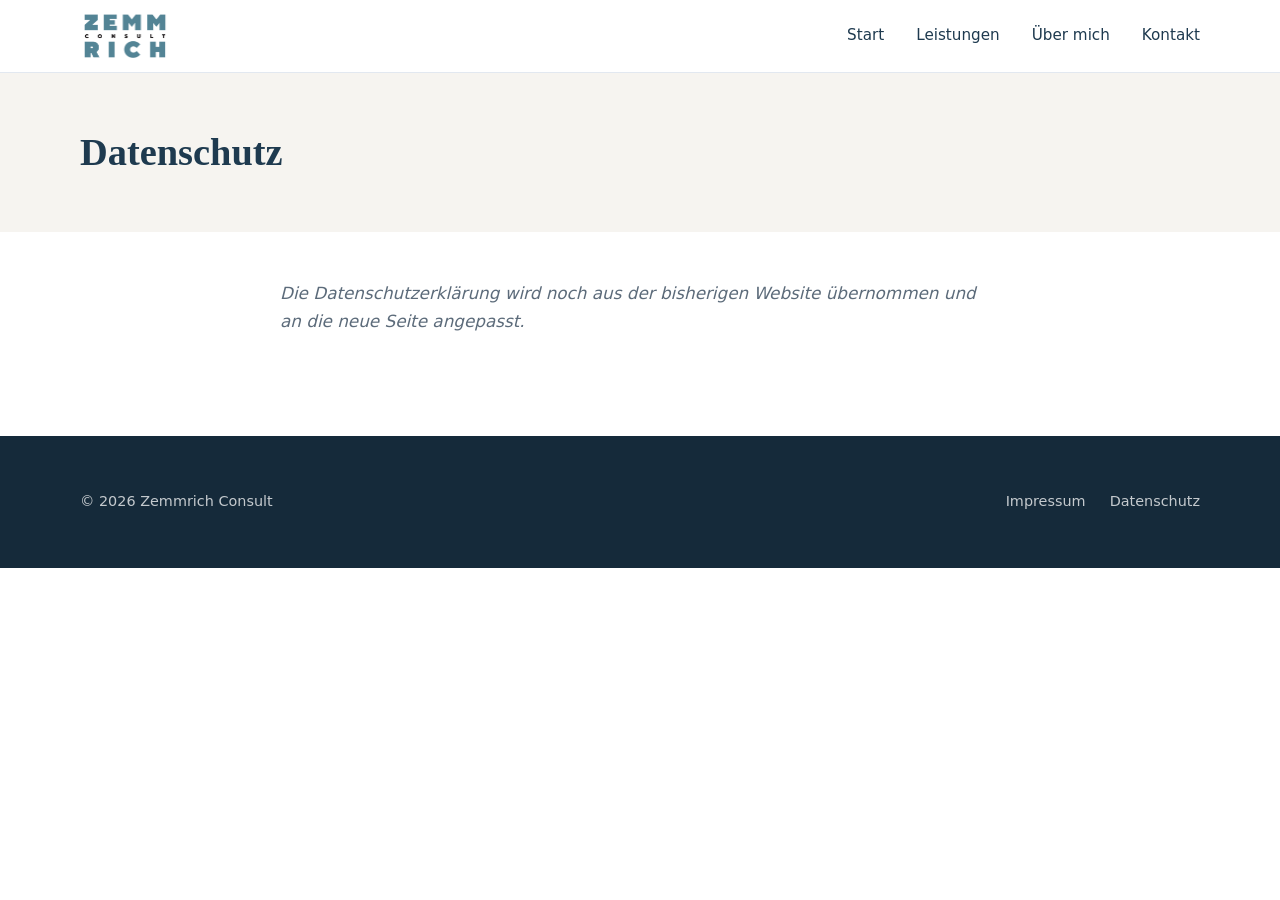
==== datenschutz.html @ 038dda1b "initial commit" ====
<!DOCTYPE html>
<html lang="de">
<head>
  <meta charset="UTF-8">
  <meta name="viewport" content="width=device-width, initial-scale=1.0">
  <title>Datenschutz – ZEMMRICH Consult</title>
  <link rel="icon" href="assets/zemmrich_logo_bez.jpg" type="image/jpeg">
  <link rel="stylesheet" href="css/style.css">
</head>
<body>
  <header class="site-header">
    <div class="container header-inner">
      <a href="index.html" class="logo-link" aria-label="ZEMMRICH Consult Startseite">
        <img src="assets/zemmrich_logo_bez.jpg" alt="ZEMMRICH Consult">
      </a>
      <button class="nav-toggle" aria-label="Menü öffnen" aria-expanded="false">
        <span></span><span></span><span></span>
      </button>
      <nav class="main-nav" aria-label="Hauptnavigation">
        <a href="index.html">Start</a>
        <a href="index.html#leistungen">Leistungen</a>
        <a href="ueber-mich.html">Über mich</a>
        <a href="kontakt.html">Kontakt</a>
      </nav>
    </div>
  </header>

  <main>
    <section class="page-hero">
      <div class="container">
        <h1>Datenschutz</h1>
      </div>
    </section>

    <section class="page-content container">
      <p class="contact-placeholder">
        Die Datenschutzerklärung wird noch aus der bisherigen Website übernommen und
        an die neue Seite angepasst.
      </p>
    </section>
  </main>

  <footer class="site-footer">
    <div class="container footer-inner">
      <p>© 2026 Zemmrich Consult</p>
      <nav class="footer-nav" aria-label="Fußnavigation">
        <a href="impressum.html">Impressum</a>
        <a href="datenschutz.html">Datenschutz</a>
      </nav>
    </div>
  </footer>

  <script src="js/main.js"></script>
</body>
</html>
---- css/style.css ----
:root {
  --color-navy: #1e3a4f;
  --color-navy-dark: #152a3a;
  --color-green: #3d7a5f;
  --color-green-light: #4f9b78;
  --color-sand: #f6f4f0;
  --color-white: #ffffff;
  --color-text: #2c3e50;
  --color-muted: #5c6b7a;
  --color-border: #e2e8f0;
  --font-serif: Georgia, "Times New Roman", serif;
  --font-sans: system-ui, -apple-system, "Segoe UI", Roboto, sans-serif;
  --shadow-sm: 0 2px 8px rgba(30, 58, 79, 0.06);
  --shadow-md: 0 8px 30px rgba(30, 58, 79, 0.1);
  --radius: 12px;
  --max-width: 1120px;
  --header-height: 72px;
}

*,
*::before,
*::after {
  box-sizing: border-box;
}

html {
  scroll-behavior: smooth;
}

body {
  margin: 0;
  font-family: var(--font-sans);
  font-size: 1.05rem;
  line-height: 1.65;
  color: var(--color-text);
  background: var(--color-white);
}

img {
  max-width: 100%;
  height: auto;
  display: block;
}

a {
  color: var(--color-green);
  text-decoration: none;
  transition: color 0.2s ease;
}

a:hover {
  color: var(--color-green-light);
}

.container {
  width: min(100% - 2rem, var(--max-width));
  margin-inline: auto;
}

/* Header */
.site-header {
  position: sticky;
  top: 0;
  z-index: 100;
  background: rgba(255, 255, 255, 0.95);
  backdrop-filter: blur(10px);
  border-bottom: 1px solid var(--color-border);
}

.header-inner {
  display: flex;
  align-items: center;
  justify-content: space-between;
  min-height: var(--header-height);
  gap: 1.5rem;
}

.logo-link {
  display: flex;
  align-items: center;
  flex-shrink: 0;
}

.logo-link img,
.logo-link svg {
  height: 52px;
  width: auto;
  max-width: 220px;
  object-fit: contain;
}

.main-nav {
  display: flex;
  align-items: center;
  gap: 2rem;
}

.main-nav a {
  color: var(--color-navy);
  font-size: 0.95rem;
  font-weight: 500;
}

.main-nav a:hover,
.main-nav a.active {
  color: var(--color-green);
}

.nav-toggle {
  display: none;
  background: none;
  border: none;
  cursor: pointer;
  padding: 0.5rem;
}

.nav-toggle span {
  display: block;
  width: 24px;
  height: 2px;
  background: var(--color-navy);
  margin: 5px 0;
  transition: transform 0.3s ease;
}

/* Hero */
.hero {
  background: linear-gradient(135deg, var(--color-sand) 0%, #eef5f1 100%);
  padding: 5rem 0 4.5rem;
}

.hero-grid {
  display: grid;
  grid-template-columns: 1.2fr 1fr;
  gap: 3rem;
  align-items: center;
}

.hero-eyebrow {
  display: inline-block;
  font-size: 0.8rem;
  font-weight: 600;
  letter-spacing: 0.12em;
  text-transform: uppercase;
  color: var(--color-green);
  margin-bottom: 1rem;
}

.hero h1 {
  font-family: var(--font-serif);
  font-size: clamp(2rem, 4vw, 2.75rem);
  line-height: 1.2;
  color: var(--color-navy);
  margin: 0 0 1.25rem;
}

.hero-lead {
  font-size: 1.15rem;
  color: var(--color-muted);
  margin: 0 0 2rem;
  max-width: 52ch;
}

.hero-quote {
  background: var(--color-white);
  border-left: 4px solid var(--color-green);
  padding: 1.5rem 1.75rem;
  border-radius: 0 var(--radius) var(--radius) 0;
  box-shadow: var(--shadow-sm);
}

.hero-quote blockquote {
  margin: 0;
  font-family: var(--font-serif);
  font-style: italic;
  font-size: 1.1rem;
  color: var(--color-navy);
}

.hero-quote cite {
  display: block;
  margin-top: 0.75rem;
  font-style: normal;
  font-size: 0.9rem;
  color: var(--color-muted);
}

.btn {
  display: inline-flex;
  align-items: center;
  justify-content: center;
  padding: 0.85rem 1.6rem;
  border-radius: 8px;
  font-weight: 600;
  font-size: 0.95rem;
  border: 2px solid transparent;
  cursor: pointer;
  transition: all 0.2s ease;
}

.btn-primary {
  background: var(--color-green);
  color: var(--color-white);
}

.btn-primary:hover {
  background: var(--color-green-light);
  color: var(--color-white);
}

.btn-outline {
  background: transparent;
  color: var(--color-navy);
  border-color: var(--color-navy);
}

.btn-outline:hover {
  background: var(--color-navy);
  color: var(--color-white);
}

.hero-actions {
  display: flex;
  flex-wrap: wrap;
  gap: 1rem;
}

/* Sections */
.section {
  padding: 5rem 0;
}

.section-alt {
  background: var(--color-sand);
}

.section-header {
  max-width: 640px;
  margin-bottom: 3rem;
}

.section-header.centered {
  text-align: center;
  margin-inline: auto;
}

.section-eyebrow {
  display: block;
  font-size: 0.8rem;
  font-weight: 600;
  letter-spacing: 0.12em;
  text-transform: uppercase;
  color: var(--color-green);
  margin-bottom: 0.75rem;
}

.section-header h2 {
  font-family: var(--font-serif);
  font-size: clamp(1.75rem, 3vw, 2.25rem);
  color: var(--color-navy);
  margin: 0 0 1rem;
}

.section-header p {
  color: var(--color-muted);
  margin: 0;
}

/* Service cards */
.services-grid {
  display: grid;
  grid-template-columns: repeat(3, 1fr);
  gap: 1.5rem;
}

.service-card {
  background: var(--color-white);
  border: 1px solid var(--color-border);
  border-radius: var(--radius);
  padding: 2rem;
  box-shadow: var(--shadow-sm);
  transition: transform 0.2s ease, box-shadow 0.2s ease;
}

.service-card:hover {
  transform: translateY(-4px);
  box-shadow: var(--shadow-md);
}

.service-icon {
  width: 48px;
  height: 48px;
  border-radius: 10px;
  background: #e8f3ed;
  color: var(--color-green);
  display: flex;
  align-items: center;
  justify-content: center;
  font-size: 1.25rem;
  font-weight: 700;
  margin-bottom: 1.25rem;
}

.service-card h3 {
  font-size: 1.15rem;
  color: var(--color-navy);
  margin: 0 0 0.5rem;
  line-height: 1.35;
}

.service-subtitle {
  display: block;
  font-size: 0.85rem;
  font-weight: 500;
  color: var(--color-green);
  letter-spacing: 0.04em;
  margin-bottom: 1rem;
}

.service-card p {
  font-size: 0.95rem;
  color: var(--color-muted);
  margin: 0;
}

/* About */
.about-grid {
  display: grid;
  grid-template-columns: 1fr 1.1fr;
  gap: 3rem;
  align-items: start;
}

.about-content p {
  margin: 0 0 1.25rem;
  color: var(--color-text);
}

.about-content p:last-child {
  margin-bottom: 0;
}

.values-list {
  list-style: none;
  padding: 0;
  margin: 2rem 0 0;
  display: grid;
  gap: 1rem;
}

.values-list li {
  background: var(--color-white);
  border: 1px solid var(--color-border);
  border-radius: var(--radius);
  padding: 1.25rem 1.5rem;
}

.values-list strong {
  display: block;
  color: var(--color-navy);
  margin-bottom: 0.25rem;
}

.values-list span {
  font-size: 0.95rem;
  color: var(--color-muted);
}

/* Contact */
.contact-box {
  background: var(--color-navy);
  color: var(--color-white);
  border-radius: var(--radius);
  padding: 3rem;
  display: grid;
  grid-template-columns: 1fr auto;
  gap: 2rem;
  align-items: center;
}

.contact-box h2 {
  font-family: var(--font-serif);
  font-size: 1.75rem;
  margin: 0 0 0.75rem;
}

.contact-box p {
  margin: 0;
  opacity: 0.85;
}

.contact-box .btn-primary {
  background: var(--color-white);
  color: var(--color-navy);
}

.contact-box .btn-primary:hover {
  background: var(--color-sand);
}

.contact-details {
  display: grid;
  gap: 1.5rem;
  margin-top: 2rem;
}

.contact-item strong {
  display: block;
  color: var(--color-navy);
  margin-bottom: 0.25rem;
}

.contact-item span,
.contact-item a {
  color: var(--color-muted);
}

.contact-placeholder {
  font-style: italic;
  color: var(--color-muted);
}

/* Page layout (subpages) */
.page-hero {
  background: var(--color-sand);
  padding: 3rem 0;
}

.page-hero h1 {
  font-family: var(--font-serif);
  font-size: clamp(1.75rem, 3vw, 2.5rem);
  color: var(--color-navy);
  margin: 0;
}

.page-content {
  padding: 3rem 0 5rem;
  max-width: 720px;
}

.page-content h2 {
  font-family: var(--font-serif);
  color: var(--color-navy);
  margin: 2rem 0 1rem;
}

.page-content p {
  margin: 0 0 1.25rem;
}

/* Footer */
.site-footer {
  background: var(--color-navy-dark);
  color: rgba(255, 255, 255, 0.75);
  padding: 2.5rem 0;
  font-size: 0.9rem;
}

.footer-inner {
  display: flex;
  flex-wrap: wrap;
  justify-content: space-between;
  align-items: center;
  gap: 1rem;
}

.footer-nav {
  display: flex;
  flex-wrap: wrap;
  gap: 1.5rem;
}

.footer-nav a {
  color: rgba(255, 255, 255, 0.75);
}

.footer-nav a:hover {
  color: var(--color-white);
}

/* Responsive */
@media (max-width: 900px) {
  .hero-grid,
  .about-grid,
  .services-grid {
    grid-template-columns: 1fr;
  }

  .contact-box {
    grid-template-columns: 1fr;
    text-align: center;
  }

  .nav-toggle {
    display: block;
  }

  .main-nav {
    position: fixed;
    top: var(--header-height);
    left: 0;
    right: 0;
    background: var(--color-white);
    flex-direction: column;
    padding: 1.5rem;
    gap: 1.25rem;
    border-bottom: 1px solid var(--color-border);
    transform: translateY(-120%);
    opacity: 0;
    pointer-events: none;
    transition: all 0.3s ease;
  }

  .main-nav.open {
    transform: translateY(0);
    opacity: 1;
    pointer-events: auto;
  }
}
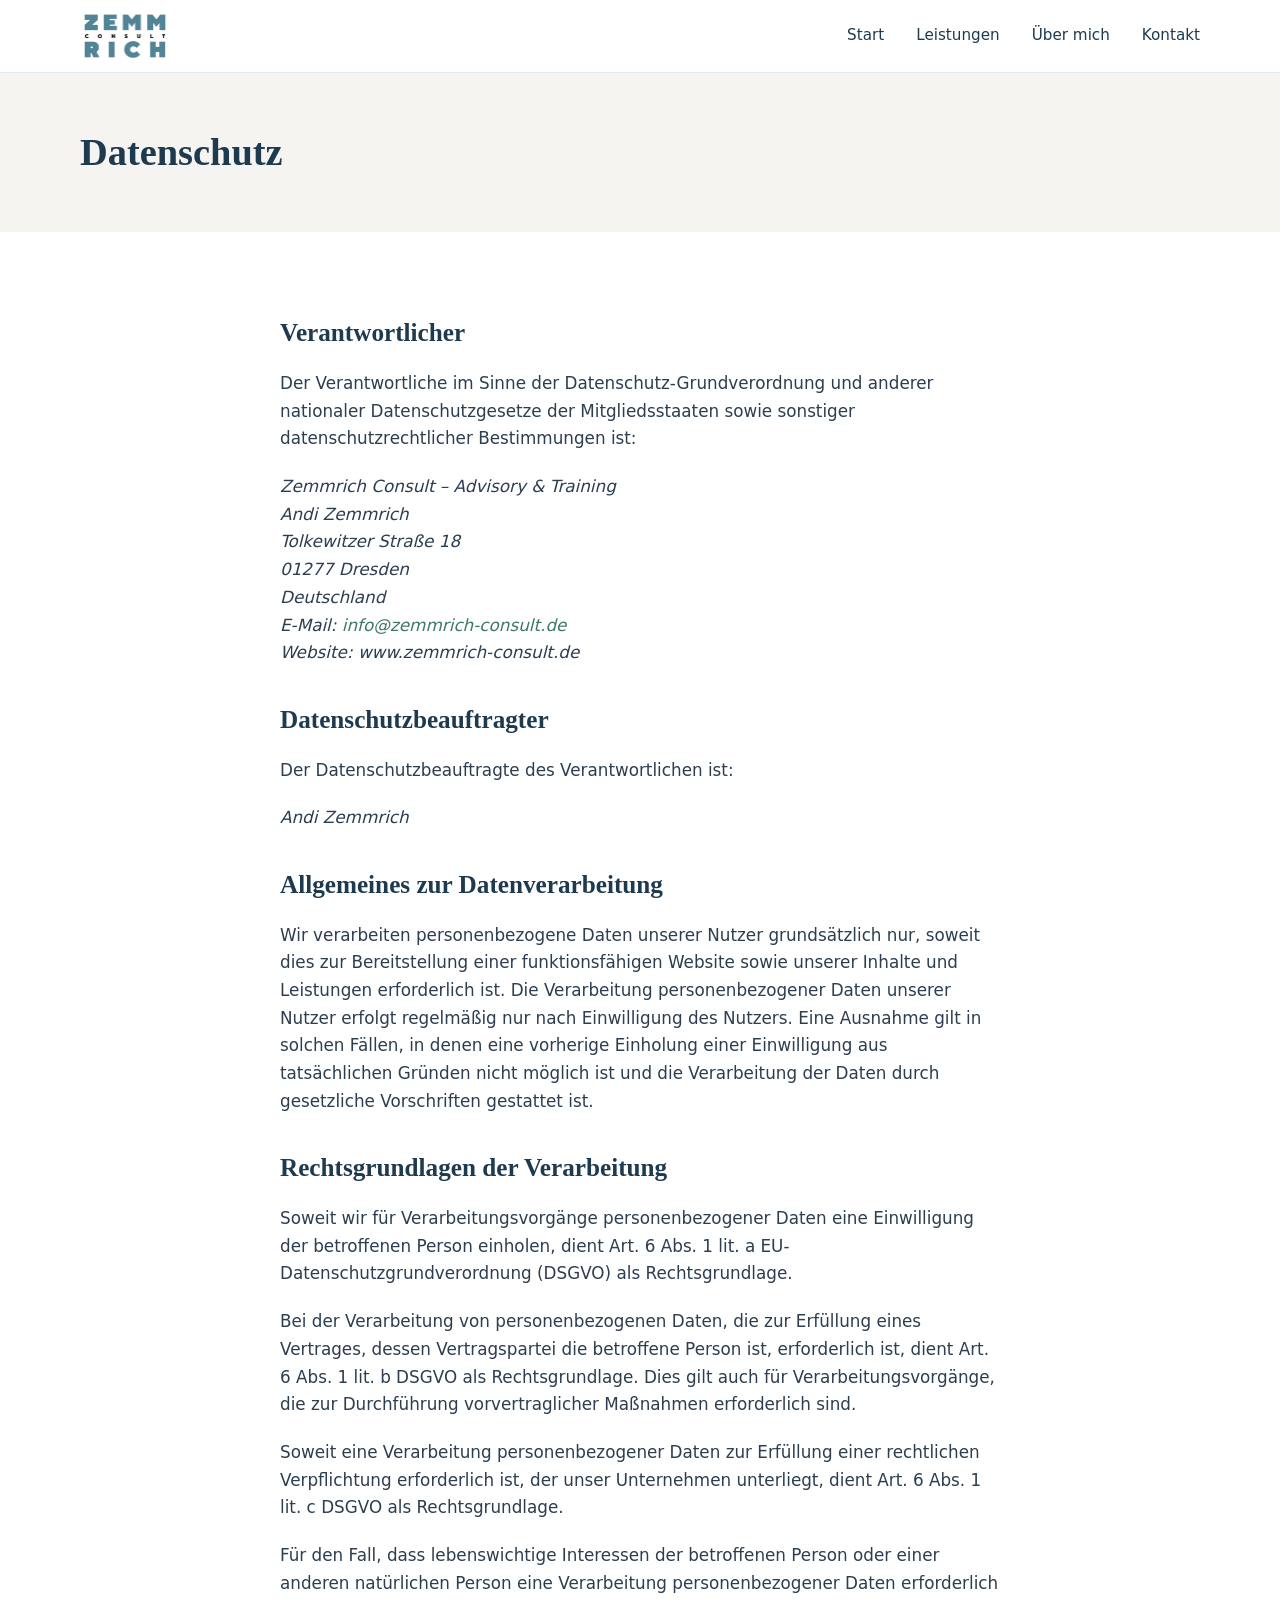
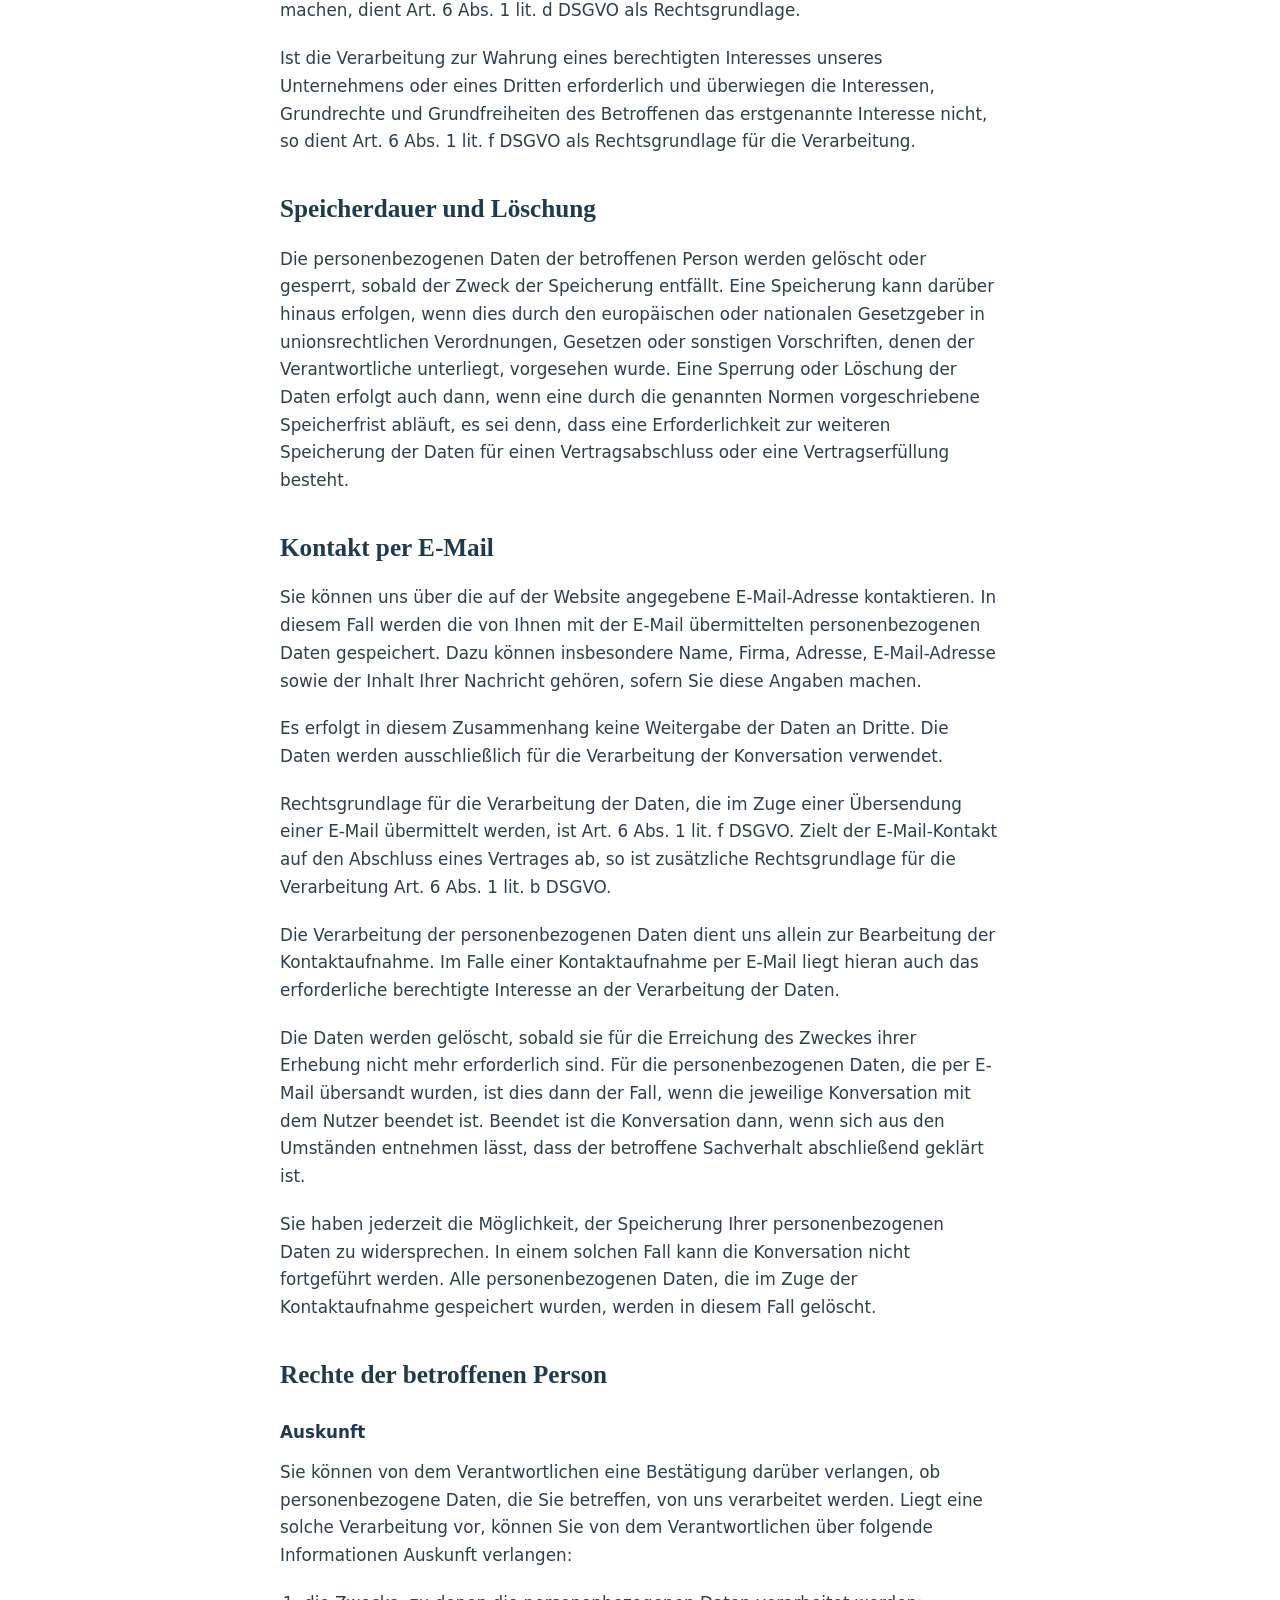
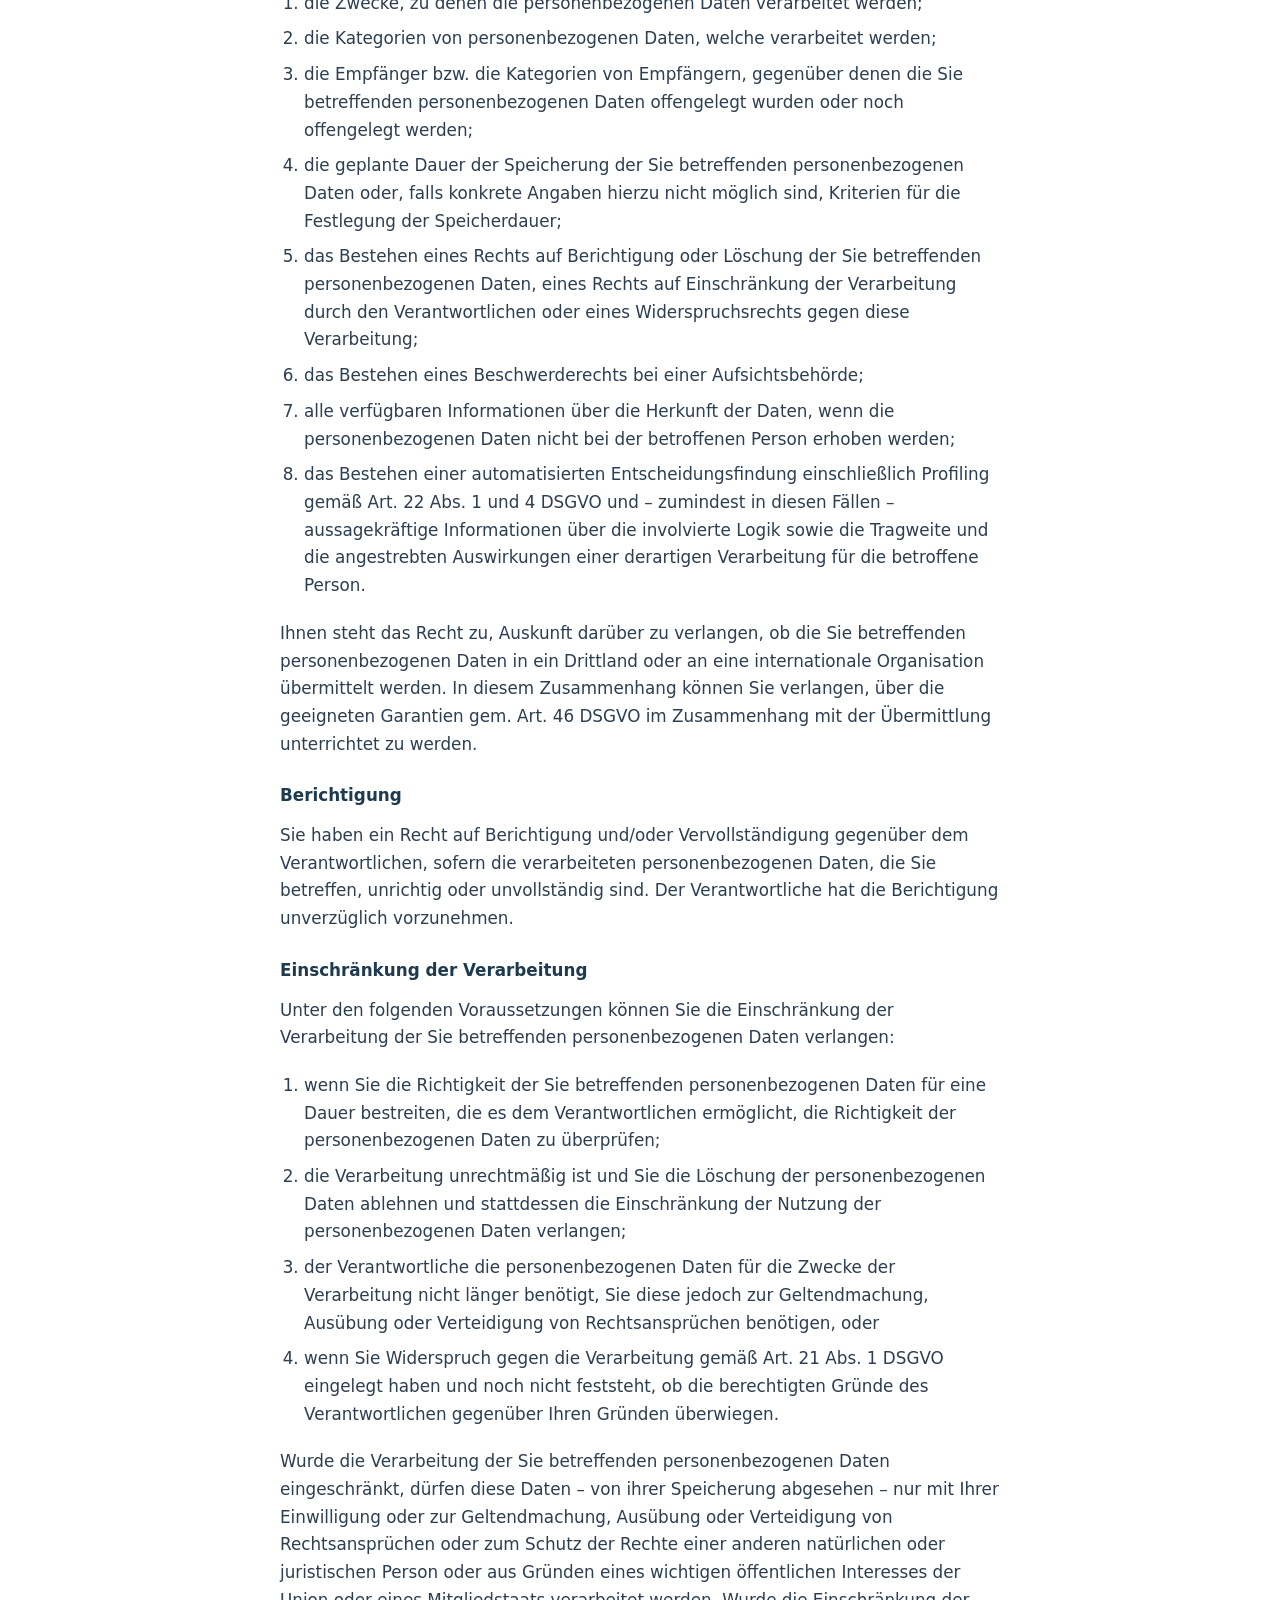
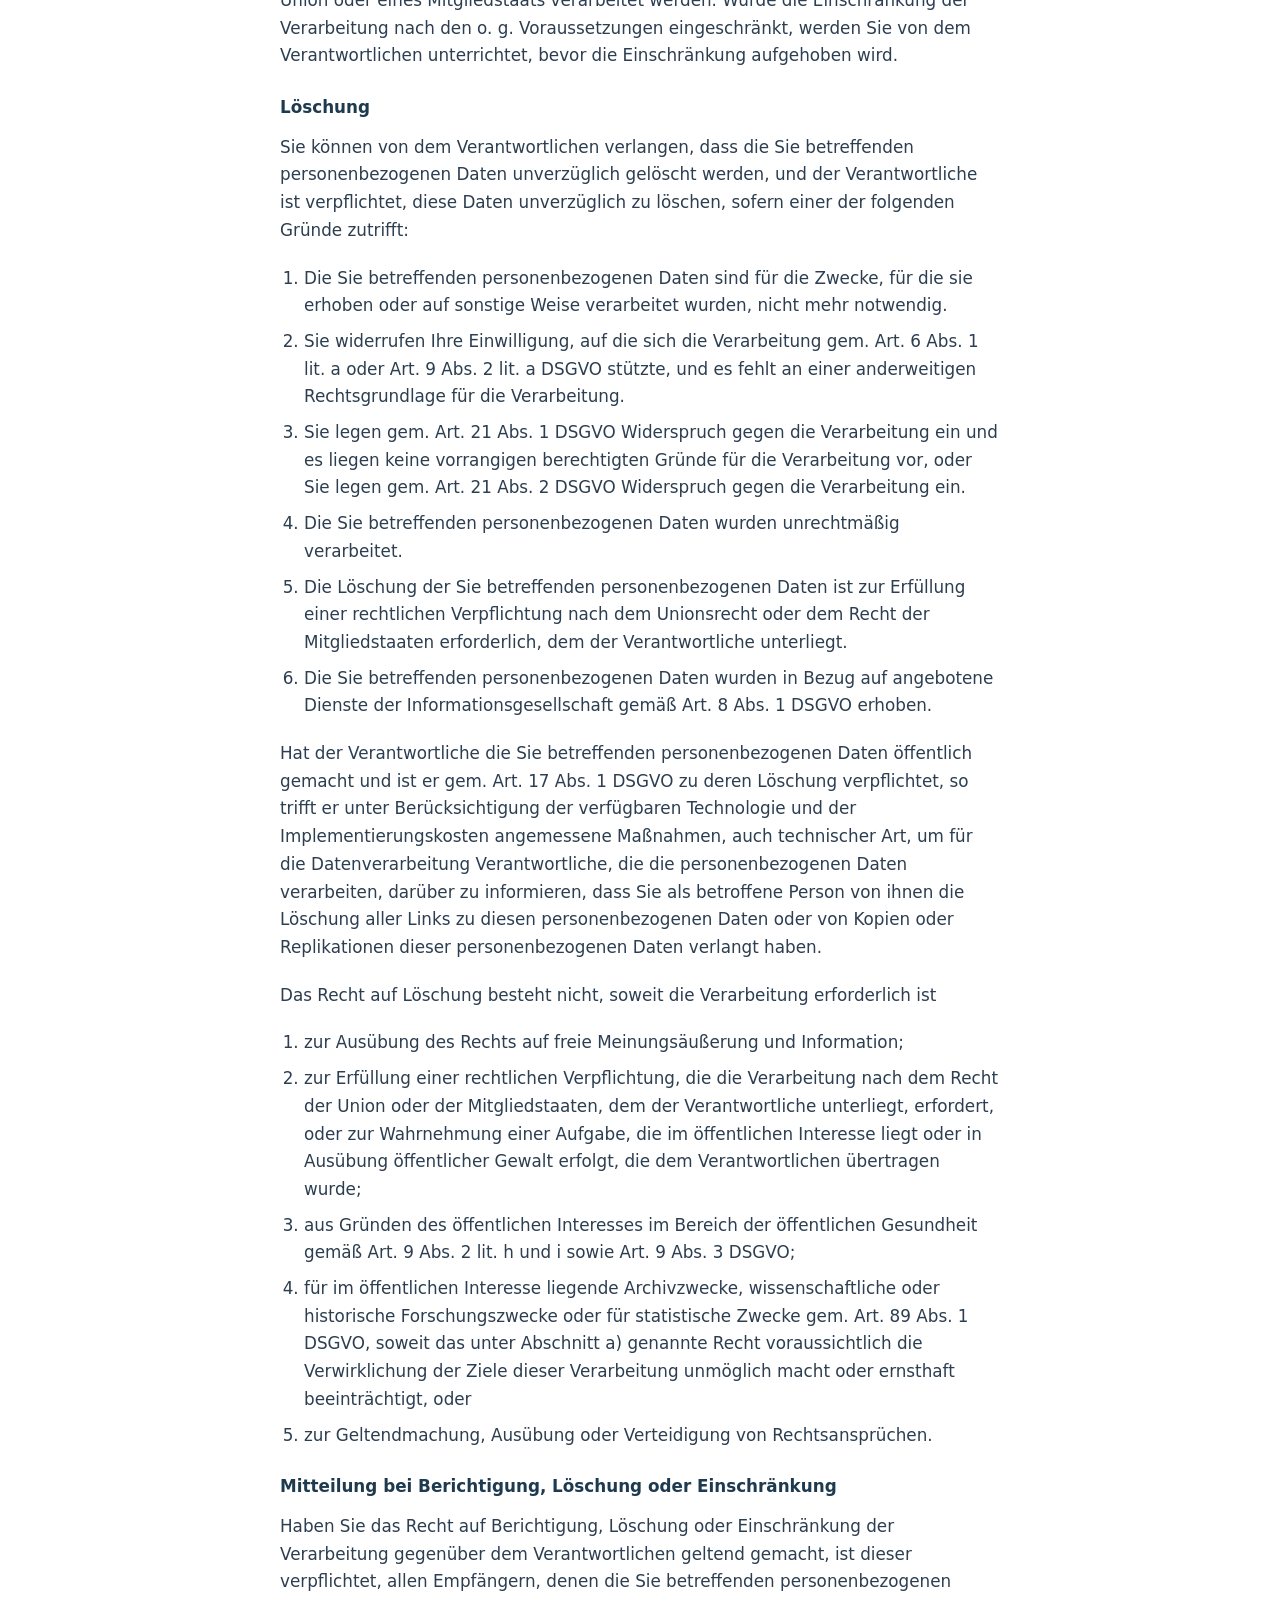
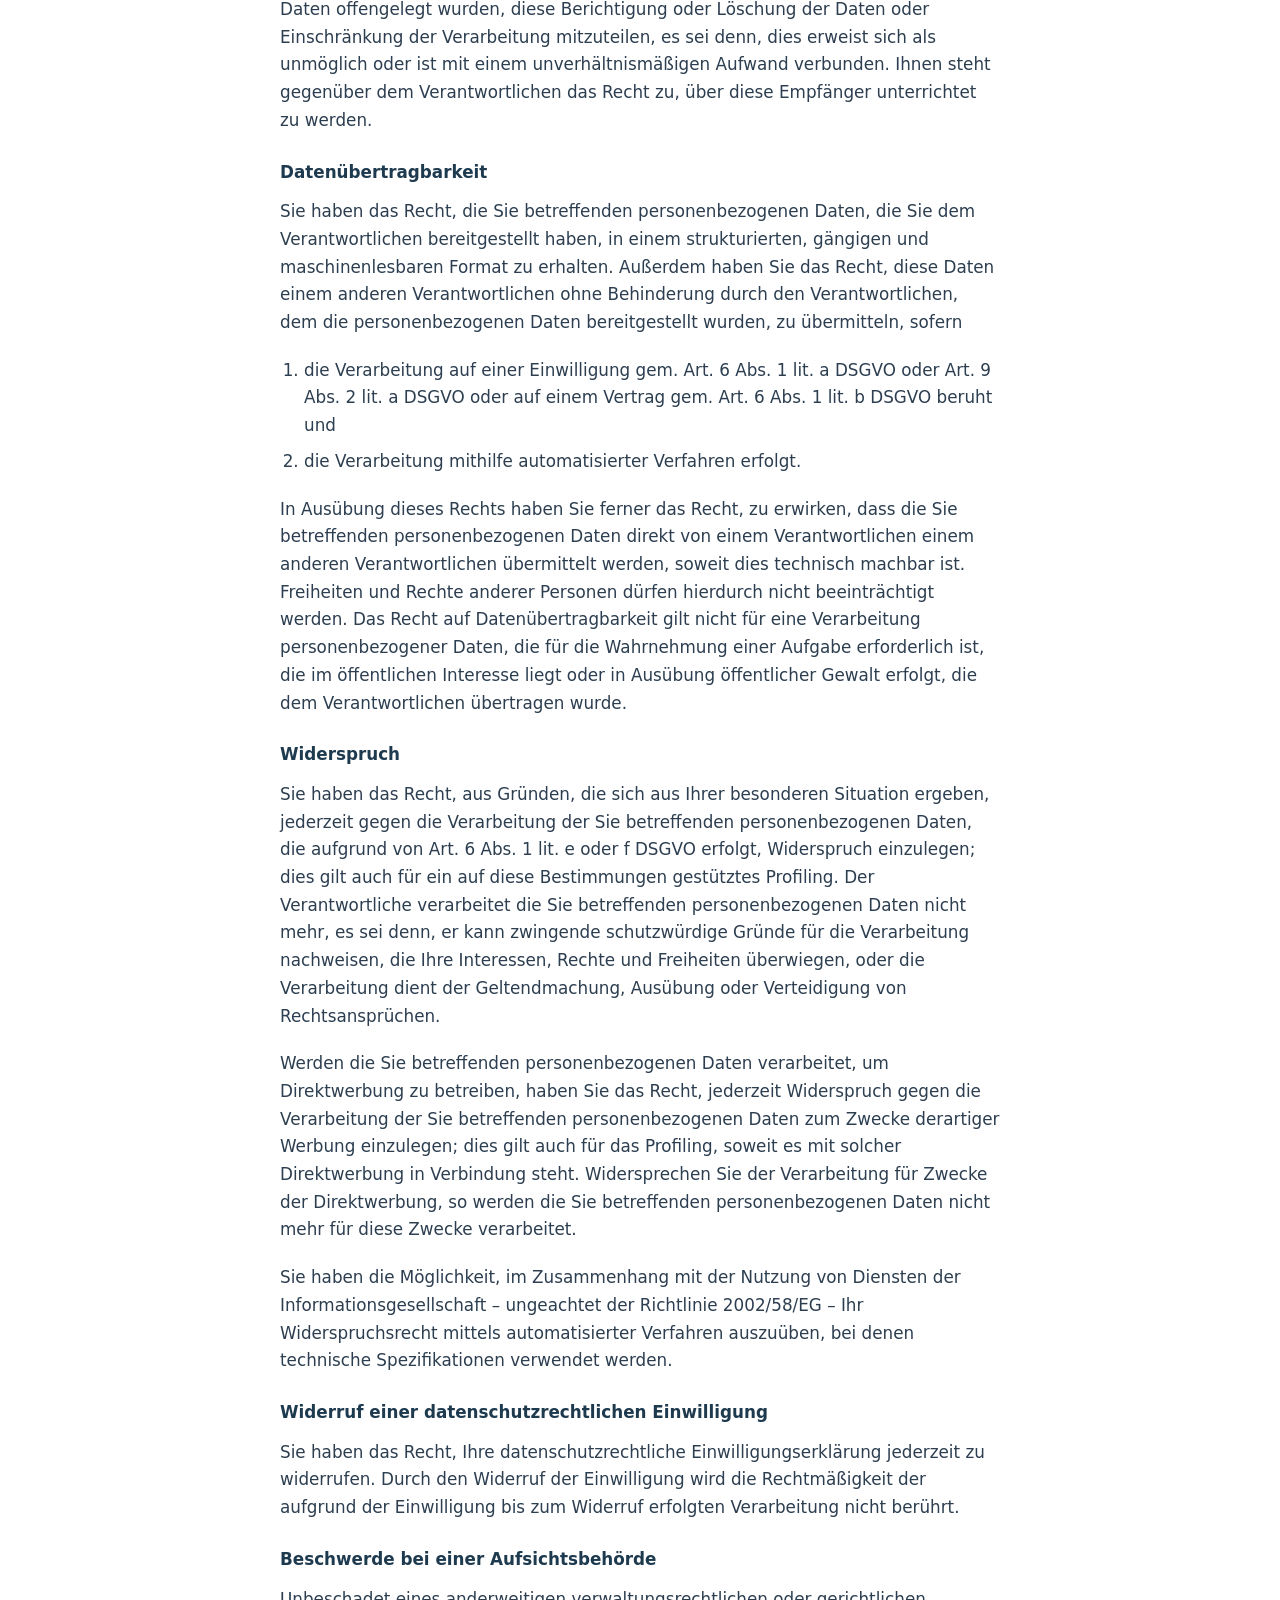
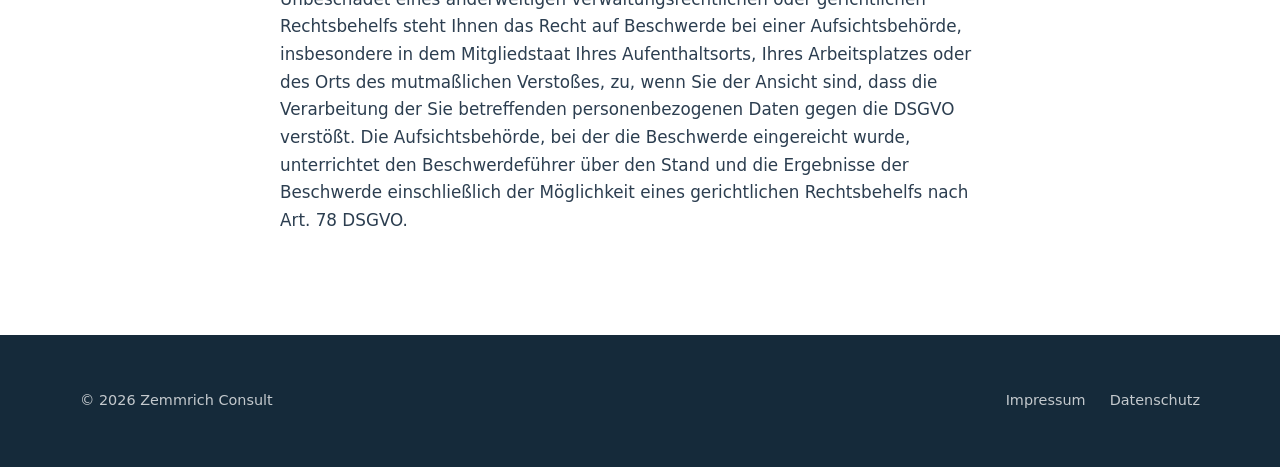
==== commit d1df8ea7: "Lokale Änderungen" ====
--- a/datenschutz.html
+++ b/datenschutz.html
@@ -3,6 +3,7 @@
 <head>
   <meta charset="UTF-8">
   <meta name="viewport" content="width=device-width, initial-scale=1.0">
+  <meta name="description" content="Datenschutzerklärung von Zemmrich Consult.">
   <title>Datenschutz – ZEMMRICH Consult</title>
   <link rel="icon" href="assets/zemmrich_logo_bez.jpg" type="image/jpeg">
   <link rel="stylesheet" href="css/style.css">
@@ -33,9 +34,293 @@
     </section>
 
     <section class="page-content container">
-      <p class="contact-placeholder">
-        Die Datenschutzerklärung wird noch aus der bisherigen Website übernommen und
-        an die neue Seite angepasst.
+      <h2>Verantwortlicher</h2>
+      <p>
+        Der Verantwortliche im Sinne der Datenschutz-Grundverordnung und anderer
+        nationaler Datenschutzgesetze der Mitgliedsstaaten sowie sonstiger
+        datenschutzrechtlicher Bestimmungen ist:
+      </p>
+      <p>
+        <em>Zemmrich Consult – Advisory &amp; Training</em><br>
+        <em>Andi Zemmrich</em><br>
+        <em>Tolkewitzer Straße 18</em><br>
+        <em>01277 Dresden</em><br>
+        <em>Deutschland</em><br>
+        <em>E-Mail: <a href="mailto:info@zemmrich-consult.de">info@zemmrich-consult.de</a></em><br>
+        <em>Website: www.zemmrich-consult.de</em>
+      </p>
+
+      <h2>Datenschutzbeauftragter</h2>
+      <p>Der Datenschutzbeauftragte des Verantwortlichen ist:</p>
+      <p><em>Andi Zemmrich</em></p>
+
+      <h2>Allgemeines zur Datenverarbeitung</h2>
+      <p>
+        Wir verarbeiten personenbezogene Daten unserer Nutzer grundsätzlich nur,
+        soweit dies zur Bereitstellung einer funktionsfähigen Website sowie unserer
+        Inhalte und Leistungen erforderlich ist. Die Verarbeitung personenbezogener
+        Daten unserer Nutzer erfolgt regelmäßig nur nach Einwilligung des Nutzers.
+        Eine Ausnahme gilt in solchen Fällen, in denen eine vorherige Einholung einer
+        Einwilligung aus tatsächlichen Gründen nicht möglich ist und die Verarbeitung
+        der Daten durch gesetzliche Vorschriften gestattet ist.
+      </p>
+
+      <h2>Rechtsgrundlagen der Verarbeitung</h2>
+      <p>
+        Soweit wir für Verarbeitungsvorgänge personenbezogener Daten eine Einwilligung
+        der betroffenen Person einholen, dient Art. 6 Abs. 1 lit. a EU-Datenschutzgrundverordnung
+        (DSGVO) als Rechtsgrundlage.
+      </p>
+      <p>
+        Bei der Verarbeitung von personenbezogenen Daten, die zur Erfüllung eines
+        Vertrages, dessen Vertragspartei die betroffene Person ist, erforderlich ist,
+        dient Art. 6 Abs. 1 lit. b DSGVO als Rechtsgrundlage. Dies gilt auch für
+        Verarbeitungsvorgänge, die zur Durchführung vorvertraglicher Maßnahmen
+        erforderlich sind.
+      </p>
+      <p>
+        Soweit eine Verarbeitung personenbezogener Daten zur Erfüllung einer
+        rechtlichen Verpflichtung erforderlich ist, der unser Unternehmen unterliegt,
+        dient Art. 6 Abs. 1 lit. c DSGVO als Rechtsgrundlage.
+      </p>
+      <p>
+        Für den Fall, dass lebenswichtige Interessen der betroffenen Person oder einer
+        anderen natürlichen Person eine Verarbeitung personenbezogener Daten
+        erforderlich machen, dient Art. 6 Abs. 1 lit. d DSGVO als Rechtsgrundlage.
+      </p>
+      <p>
+        Ist die Verarbeitung zur Wahrung eines berechtigten Interesses unseres
+        Unternehmens oder eines Dritten erforderlich und überwiegen die Interessen,
+        Grundrechte und Grundfreiheiten des Betroffenen das erstgenannte Interesse
+        nicht, so dient Art. 6 Abs. 1 lit. f DSGVO als Rechtsgrundlage für die
+        Verarbeitung.
+      </p>
+
+      <h2>Speicherdauer und Löschung</h2>
+      <p>
+        Die personenbezogenen Daten der betroffenen Person werden gelöscht oder
+        gesperrt, sobald der Zweck der Speicherung entfällt. Eine Speicherung kann
+        darüber hinaus erfolgen, wenn dies durch den europäischen oder nationalen
+        Gesetzgeber in unionsrechtlichen Verordnungen, Gesetzen oder sonstigen
+        Vorschriften, denen der Verantwortliche unterliegt, vorgesehen wurde. Eine
+        Sperrung oder Löschung der Daten erfolgt auch dann, wenn eine durch die
+        genannten Normen vorgeschriebene Speicherfrist abläuft, es sei denn, dass eine
+        Erforderlichkeit zur weiteren Speicherung der Daten für einen Vertragsabschluss
+        oder eine Vertragserfüllung besteht.
+      </p>
+
+      <h2>Kontakt per E-Mail</h2>
+      <p>
+        Sie können uns über die auf der Website angegebene E-Mail-Adresse kontaktieren.
+        In diesem Fall werden die von Ihnen mit der E-Mail übermittelten
+        personenbezogenen Daten gespeichert. Dazu können insbesondere Name, Firma,
+        Adresse, E-Mail-Adresse sowie der Inhalt Ihrer Nachricht gehören, sofern Sie
+        diese Angaben machen.
+      </p>
+      <p>
+        Es erfolgt in diesem Zusammenhang keine Weitergabe der Daten an Dritte. Die
+        Daten werden ausschließlich für die Verarbeitung der Konversation verwendet.
+      </p>
+      <p>
+        Rechtsgrundlage für die Verarbeitung der Daten, die im Zuge einer Übersendung
+        einer E-Mail übermittelt werden, ist Art. 6 Abs. 1 lit. f DSGVO. Zielt der
+        E-Mail-Kontakt auf den Abschluss eines Vertrages ab, so ist zusätzliche
+        Rechtsgrundlage für die Verarbeitung Art. 6 Abs. 1 lit. b DSGVO.
+      </p>
+      <p>
+        Die Verarbeitung der personenbezogenen Daten dient uns allein zur Bearbeitung
+        der Kontaktaufnahme. Im Falle einer Kontaktaufnahme per E-Mail liegt hieran
+        auch das erforderliche berechtigte Interesse an der Verarbeitung der Daten.
+      </p>
+      <p>
+        Die Daten werden gelöscht, sobald sie für die Erreichung des Zweckes ihrer
+        Erhebung nicht mehr erforderlich sind. Für die personenbezogenen Daten, die
+        per E-Mail übersandt wurden, ist dies dann der Fall, wenn die jeweilige
+        Konversation mit dem Nutzer beendet ist. Beendet ist die Konversation dann,
+        wenn sich aus den Umständen entnehmen lässt, dass der betroffene Sachverhalt
+        abschließend geklärt ist.
+      </p>
+      <p>
+        Sie haben jederzeit die Möglichkeit, der Speicherung Ihrer personenbezogenen
+        Daten zu widersprechen. In einem solchen Fall kann die Konversation nicht
+        fortgeführt werden. Alle personenbezogenen Daten, die im Zuge der
+        Kontaktaufnahme gespeichert wurden, werden in diesem Fall gelöscht.
+      </p>
+
+      <h2>Rechte der betroffenen Person</h2>
+
+      <h3>Auskunft</h3>
+      <p>
+        Sie können von dem Verantwortlichen eine Bestätigung darüber verlangen, ob
+        personenbezogene Daten, die Sie betreffen, von uns verarbeitet werden. Liegt
+        eine solche Verarbeitung vor, können Sie von dem Verantwortlichen über folgende
+        Informationen Auskunft verlangen:
+      </p>
+      <ol>
+        <li>die Zwecke, zu denen die personenbezogenen Daten verarbeitet werden;</li>
+        <li>die Kategorien von personenbezogenen Daten, welche verarbeitet werden;</li>
+        <li>die Empfänger bzw. die Kategorien von Empfängern, gegenüber denen die Sie betreffenden personenbezogenen Daten offengelegt wurden oder noch offengelegt werden;</li>
+        <li>die geplante Dauer der Speicherung der Sie betreffenden personenbezogenen Daten oder, falls konkrete Angaben hierzu nicht möglich sind, Kriterien für die Festlegung der Speicherdauer;</li>
+        <li>das Bestehen eines Rechts auf Berichtigung oder Löschung der Sie betreffenden personenbezogenen Daten, eines Rechts auf Einschränkung der Verarbeitung durch den Verantwortlichen oder eines Widerspruchsrechts gegen diese Verarbeitung;</li>
+        <li>das Bestehen eines Beschwerderechts bei einer Aufsichtsbehörde;</li>
+        <li>alle verfügbaren Informationen über die Herkunft der Daten, wenn die personenbezogenen Daten nicht bei der betroffenen Person erhoben werden;</li>
+        <li>das Bestehen einer automatisierten Entscheidungsfindung einschließlich Profiling gemäß Art. 22 Abs. 1 und 4 DSGVO und – zumindest in diesen Fällen – aussagekräftige Informationen über die involvierte Logik sowie die Tragweite und die angestrebten Auswirkungen einer derartigen Verarbeitung für die betroffene Person.</li>
+      </ol>
+      <p>
+        Ihnen steht das Recht zu, Auskunft darüber zu verlangen, ob die Sie
+        betreffenden personenbezogenen Daten in ein Drittland oder an eine
+        internationale Organisation übermittelt werden. In diesem Zusammenhang können
+        Sie verlangen, über die geeigneten Garantien gem. Art. 46 DSGVO im
+        Zusammenhang mit der Übermittlung unterrichtet zu werden.
+      </p>
+
+      <h3>Berichtigung</h3>
+      <p>
+        Sie haben ein Recht auf Berichtigung und/oder Vervollständigung gegenüber dem
+        Verantwortlichen, sofern die verarbeiteten personenbezogenen Daten, die Sie
+        betreffen, unrichtig oder unvollständig sind. Der Verantwortliche hat die
+        Berichtigung unverzüglich vorzunehmen.
+      </p>
+
+      <h3>Einschränkung der Verarbeitung</h3>
+      <p>
+        Unter den folgenden Voraussetzungen können Sie die Einschränkung der
+        Verarbeitung der Sie betreffenden personenbezogenen Daten verlangen:
+      </p>
+      <ol>
+        <li>wenn Sie die Richtigkeit der Sie betreffenden personenbezogenen Daten für eine Dauer bestreiten, die es dem Verantwortlichen ermöglicht, die Richtigkeit der personenbezogenen Daten zu überprüfen;</li>
+        <li>die Verarbeitung unrechtmäßig ist und Sie die Löschung der personenbezogenen Daten ablehnen und stattdessen die Einschränkung der Nutzung der personenbezogenen Daten verlangen;</li>
+        <li>der Verantwortliche die personenbezogenen Daten für die Zwecke der Verarbeitung nicht länger benötigt, Sie diese jedoch zur Geltendmachung, Ausübung oder Verteidigung von Rechtsansprüchen benötigen, oder</li>
+        <li>wenn Sie Widerspruch gegen die Verarbeitung gemäß Art. 21 Abs. 1 DSGVO eingelegt haben und noch nicht feststeht, ob die berechtigten Gründe des Verantwortlichen gegenüber Ihren Gründen überwiegen.</li>
+      </ol>
+      <p>
+        Wurde die Verarbeitung der Sie betreffenden personenbezogenen Daten
+        eingeschränkt, dürfen diese Daten – von ihrer Speicherung abgesehen – nur mit
+        Ihrer Einwilligung oder zur Geltendmachung, Ausübung oder Verteidigung von
+        Rechtsansprüchen oder zum Schutz der Rechte einer anderen natürlichen oder
+        juristischen Person oder aus Gründen eines wichtigen öffentlichen Interesses
+        der Union oder eines Mitgliedstaats verarbeitet werden. Wurde die
+        Einschränkung der Verarbeitung nach den o. g. Voraussetzungen eingeschränkt,
+        werden Sie von dem Verantwortlichen unterrichtet, bevor die Einschränkung
+        aufgehoben wird.
+      </p>
+
+      <h3>Löschung</h3>
+      <p>
+        Sie können von dem Verantwortlichen verlangen, dass die Sie betreffenden
+        personenbezogenen Daten unverzüglich gelöscht werden, und der Verantwortliche
+        ist verpflichtet, diese Daten unverzüglich zu löschen, sofern einer der
+        folgenden Gründe zutrifft:
+      </p>
+      <ol>
+        <li>Die Sie betreffenden personenbezogenen Daten sind für die Zwecke, für die sie erhoben oder auf sonstige Weise verarbeitet wurden, nicht mehr notwendig.</li>
+        <li>Sie widerrufen Ihre Einwilligung, auf die sich die Verarbeitung gem. Art. 6 Abs. 1 lit. a oder Art. 9 Abs. 2 lit. a DSGVO stützte, und es fehlt an einer anderweitigen Rechtsgrundlage für die Verarbeitung.</li>
+        <li>Sie legen gem. Art. 21 Abs. 1 DSGVO Widerspruch gegen die Verarbeitung ein und es liegen keine vorrangigen berechtigten Gründe für die Verarbeitung vor, oder Sie legen gem. Art. 21 Abs. 2 DSGVO Widerspruch gegen die Verarbeitung ein.</li>
+        <li>Die Sie betreffenden personenbezogenen Daten wurden unrechtmäßig verarbeitet.</li>
+        <li>Die Löschung der Sie betreffenden personenbezogenen Daten ist zur Erfüllung einer rechtlichen Verpflichtung nach dem Unionsrecht oder dem Recht der Mitgliedstaaten erforderlich, dem der Verantwortliche unterliegt.</li>
+        <li>Die Sie betreffenden personenbezogenen Daten wurden in Bezug auf angebotene Dienste der Informationsgesellschaft gemäß Art. 8 Abs. 1 DSGVO erhoben.</li>
+      </ol>
+      <p>
+        Hat der Verantwortliche die Sie betreffenden personenbezogenen Daten
+        öffentlich gemacht und ist er gem. Art. 17 Abs. 1 DSGVO zu deren Löschung
+        verpflichtet, so trifft er unter Berücksichtigung der verfügbaren Technologie
+        und der Implementierungskosten angemessene Maßnahmen, auch technischer Art, um
+        für die Datenverarbeitung Verantwortliche, die die personenbezogenen Daten
+        verarbeiten, darüber zu informieren, dass Sie als betroffene Person von ihnen
+        die Löschung aller Links zu diesen personenbezogenen Daten oder von Kopien
+        oder Replikationen dieser personenbezogenen Daten verlangt haben.
+      </p>
+      <p>Das Recht auf Löschung besteht nicht, soweit die Verarbeitung erforderlich ist</p>
+      <ol>
+        <li>zur Ausübung des Rechts auf freie Meinungsäußerung und Information;</li>
+        <li>zur Erfüllung einer rechtlichen Verpflichtung, die die Verarbeitung nach dem Recht der Union oder der Mitgliedstaaten, dem der Verantwortliche unterliegt, erfordert, oder zur Wahrnehmung einer Aufgabe, die im öffentlichen Interesse liegt oder in Ausübung öffentlicher Gewalt erfolgt, die dem Verantwortlichen übertragen wurde;</li>
+        <li>aus Gründen des öffentlichen Interesses im Bereich der öffentlichen Gesundheit gemäß Art. 9 Abs. 2 lit. h und i sowie Art. 9 Abs. 3 DSGVO;</li>
+        <li>für im öffentlichen Interesse liegende Archivzwecke, wissenschaftliche oder historische Forschungszwecke oder für statistische Zwecke gem. Art. 89 Abs. 1 DSGVO, soweit das unter Abschnitt a) genannte Recht voraussichtlich die Verwirklichung der Ziele dieser Verarbeitung unmöglich macht oder ernsthaft beeinträchtigt, oder</li>
+        <li>zur Geltendmachung, Ausübung oder Verteidigung von Rechtsansprüchen.</li>
+      </ol>
+
+      <h3>Mitteilung bei Berichtigung, Löschung oder Einschränkung</h3>
+      <p>
+        Haben Sie das Recht auf Berichtigung, Löschung oder Einschränkung der
+        Verarbeitung gegenüber dem Verantwortlichen geltend gemacht, ist dieser
+        verpflichtet, allen Empfängern, denen die Sie betreffenden personenbezogenen
+        Daten offengelegt wurden, diese Berichtigung oder Löschung der Daten oder
+        Einschränkung der Verarbeitung mitzuteilen, es sei denn, dies erweist sich als
+        unmöglich oder ist mit einem unverhältnismäßigen Aufwand verbunden. Ihnen
+        steht gegenüber dem Verantwortlichen das Recht zu, über diese Empfänger
+        unterrichtet zu werden.
+      </p>
+
+      <h3>Datenübertragbarkeit</h3>
+      <p>
+        Sie haben das Recht, die Sie betreffenden personenbezogenen Daten, die Sie dem
+        Verantwortlichen bereitgestellt haben, in einem strukturierten, gängigen und
+        maschinenlesbaren Format zu erhalten. Außerdem haben Sie das Recht, diese Daten
+        einem anderen Verantwortlichen ohne Behinderung durch den Verantwortlichen,
+        dem die personenbezogenen Daten bereitgestellt wurden, zu übermitteln, sofern
+      </p>
+      <ol>
+        <li>die Verarbeitung auf einer Einwilligung gem. Art. 6 Abs. 1 lit. a DSGVO oder Art. 9 Abs. 2 lit. a DSGVO oder auf einem Vertrag gem. Art. 6 Abs. 1 lit. b DSGVO beruht und</li>
+        <li>die Verarbeitung mithilfe automatisierter Verfahren erfolgt.</li>
+      </ol>
+      <p>
+        In Ausübung dieses Rechts haben Sie ferner das Recht, zu erwirken, dass die
+        Sie betreffenden personenbezogenen Daten direkt von einem Verantwortlichen
+        einem anderen Verantwortlichen übermittelt werden, soweit dies technisch
+        machbar ist. Freiheiten und Rechte anderer Personen dürfen hierdurch nicht
+        beeinträchtigt werden. Das Recht auf Datenübertragbarkeit gilt nicht für eine
+        Verarbeitung personenbezogener Daten, die für die Wahrnehmung einer Aufgabe
+        erforderlich ist, die im öffentlichen Interesse liegt oder in Ausübung
+        öffentlicher Gewalt erfolgt, die dem Verantwortlichen übertragen wurde.
+      </p>
+
+      <h3>Widerspruch</h3>
+      <p>
+        Sie haben das Recht, aus Gründen, die sich aus Ihrer besonderen Situation
+        ergeben, jederzeit gegen die Verarbeitung der Sie betreffenden personenbezogenen
+        Daten, die aufgrund von Art. 6 Abs. 1 lit. e oder f DSGVO erfolgt,
+        Widerspruch einzulegen; dies gilt auch für ein auf diese Bestimmungen
+        gestütztes Profiling. Der Verantwortliche verarbeitet die Sie betreffenden
+        personenbezogenen Daten nicht mehr, es sei denn, er kann zwingende
+        schutzwürdige Gründe für die Verarbeitung nachweisen, die Ihre Interessen,
+        Rechte und Freiheiten überwiegen, oder die Verarbeitung dient der
+        Geltendmachung, Ausübung oder Verteidigung von Rechtsansprüchen.
+      </p>
+      <p>
+        Werden die Sie betreffenden personenbezogenen Daten verarbeitet, um
+        Direktwerbung zu betreiben, haben Sie das Recht, jederzeit Widerspruch gegen
+        die Verarbeitung der Sie betreffenden personenbezogenen Daten zum Zwecke
+        derartiger Werbung einzulegen; dies gilt auch für das Profiling, soweit es mit
+        solcher Direktwerbung in Verbindung steht. Widersprechen Sie der Verarbeitung
+        für Zwecke der Direktwerbung, so werden die Sie betreffenden personenbezogenen
+        Daten nicht mehr für diese Zwecke verarbeitet.
+      </p>
+      <p>
+        Sie haben die Möglichkeit, im Zusammenhang mit der Nutzung von Diensten der
+        Informationsgesellschaft – ungeachtet der Richtlinie 2002/58/EG – Ihr
+        Widerspruchsrecht mittels automatisierter Verfahren auszuüben, bei denen
+        technische Spezifikationen verwendet werden.
+      </p>
+
+      <h3>Widerruf einer datenschutzrechtlichen Einwilligung</h3>
+      <p>
+        Sie haben das Recht, Ihre datenschutzrechtliche Einwilligungserklärung jederzeit
+        zu widerrufen. Durch den Widerruf der Einwilligung wird die Rechtmäßigkeit der
+        aufgrund der Einwilligung bis zum Widerruf erfolgten Verarbeitung nicht
+        berührt.
+      </p>
+
+      <h3>Beschwerde bei einer Aufsichtsbehörde</h3>
+      <p>
+        Unbeschadet eines anderweitigen verwaltungsrechtlichen oder gerichtlichen
+        Rechtsbehelfs steht Ihnen das Recht auf Beschwerde bei einer Aufsichtsbehörde,
+        insbesondere in dem Mitgliedstaat Ihres Aufenthaltsorts, Ihres Arbeitsplatzes
+        oder des Orts des mutmaßlichen Verstoßes, zu, wenn Sie der Ansicht sind, dass
+        die Verarbeitung der Sie betreffenden personenbezogenen Daten gegen die DSGVO
+        verstößt. Die Aufsichtsbehörde, bei der die Beschwerde eingereicht wurde,
+        unterrichtet den Beschwerdeführer über den Stand und die Ergebnisse der
+        Beschwerde einschließlich der Möglichkeit eines gerichtlichen Rechtsbehelfs
+        nach Art. 78 DSGVO.
       </p>
     </section>
   </main>
--- a/css/style.css
+++ b/css/style.css
@@ -444,8 +444,23 @@
   margin: 2rem 0 1rem;
 }
 
+.page-content h3 {
+  font-size: 1.05rem;
+  color: var(--color-navy);
+  margin: 1.5rem 0 0.75rem;
+}
+
 .page-content p {
   margin: 0 0 1.25rem;
+}
+
+.page-content ol {
+  margin: 0 0 1.25rem;
+  padding-left: 1.5rem;
+}
+
+.page-content ol li {
+  margin-bottom: 0.5rem;
 }
 
 /* Footer */
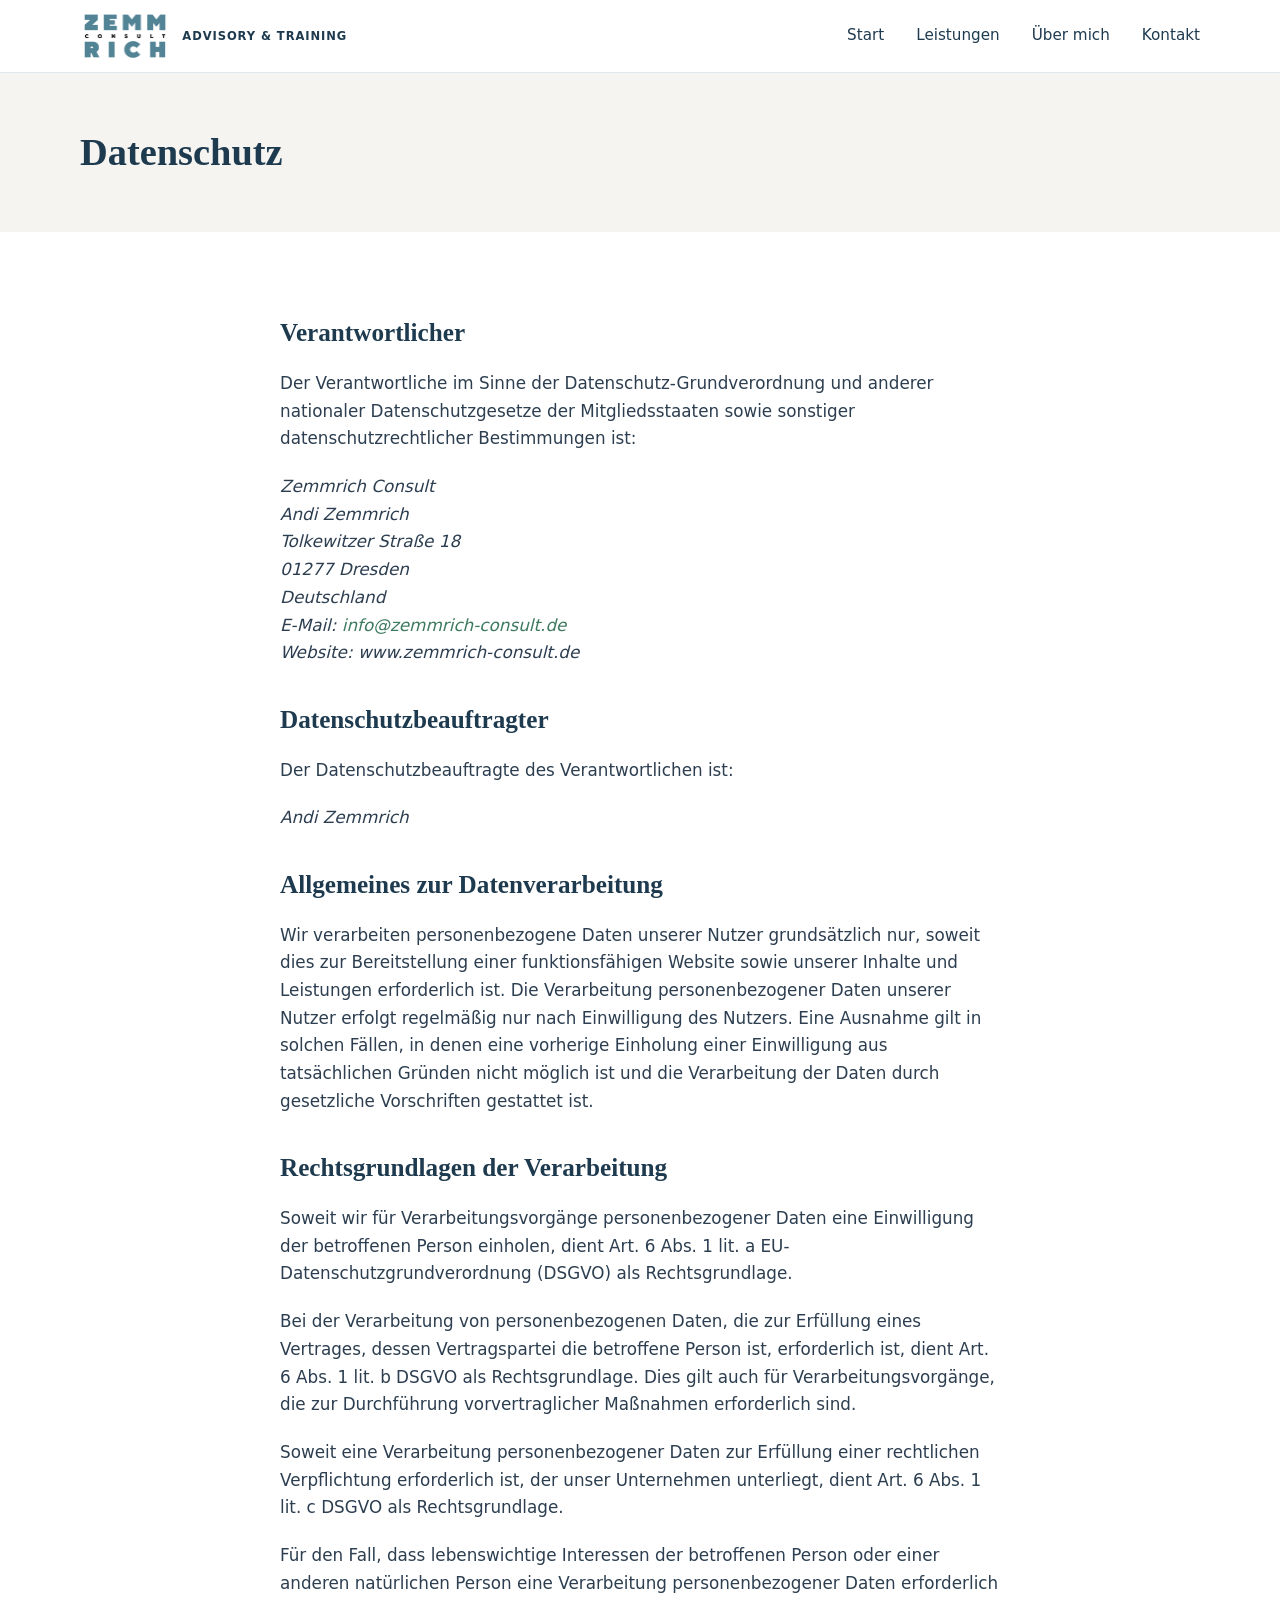
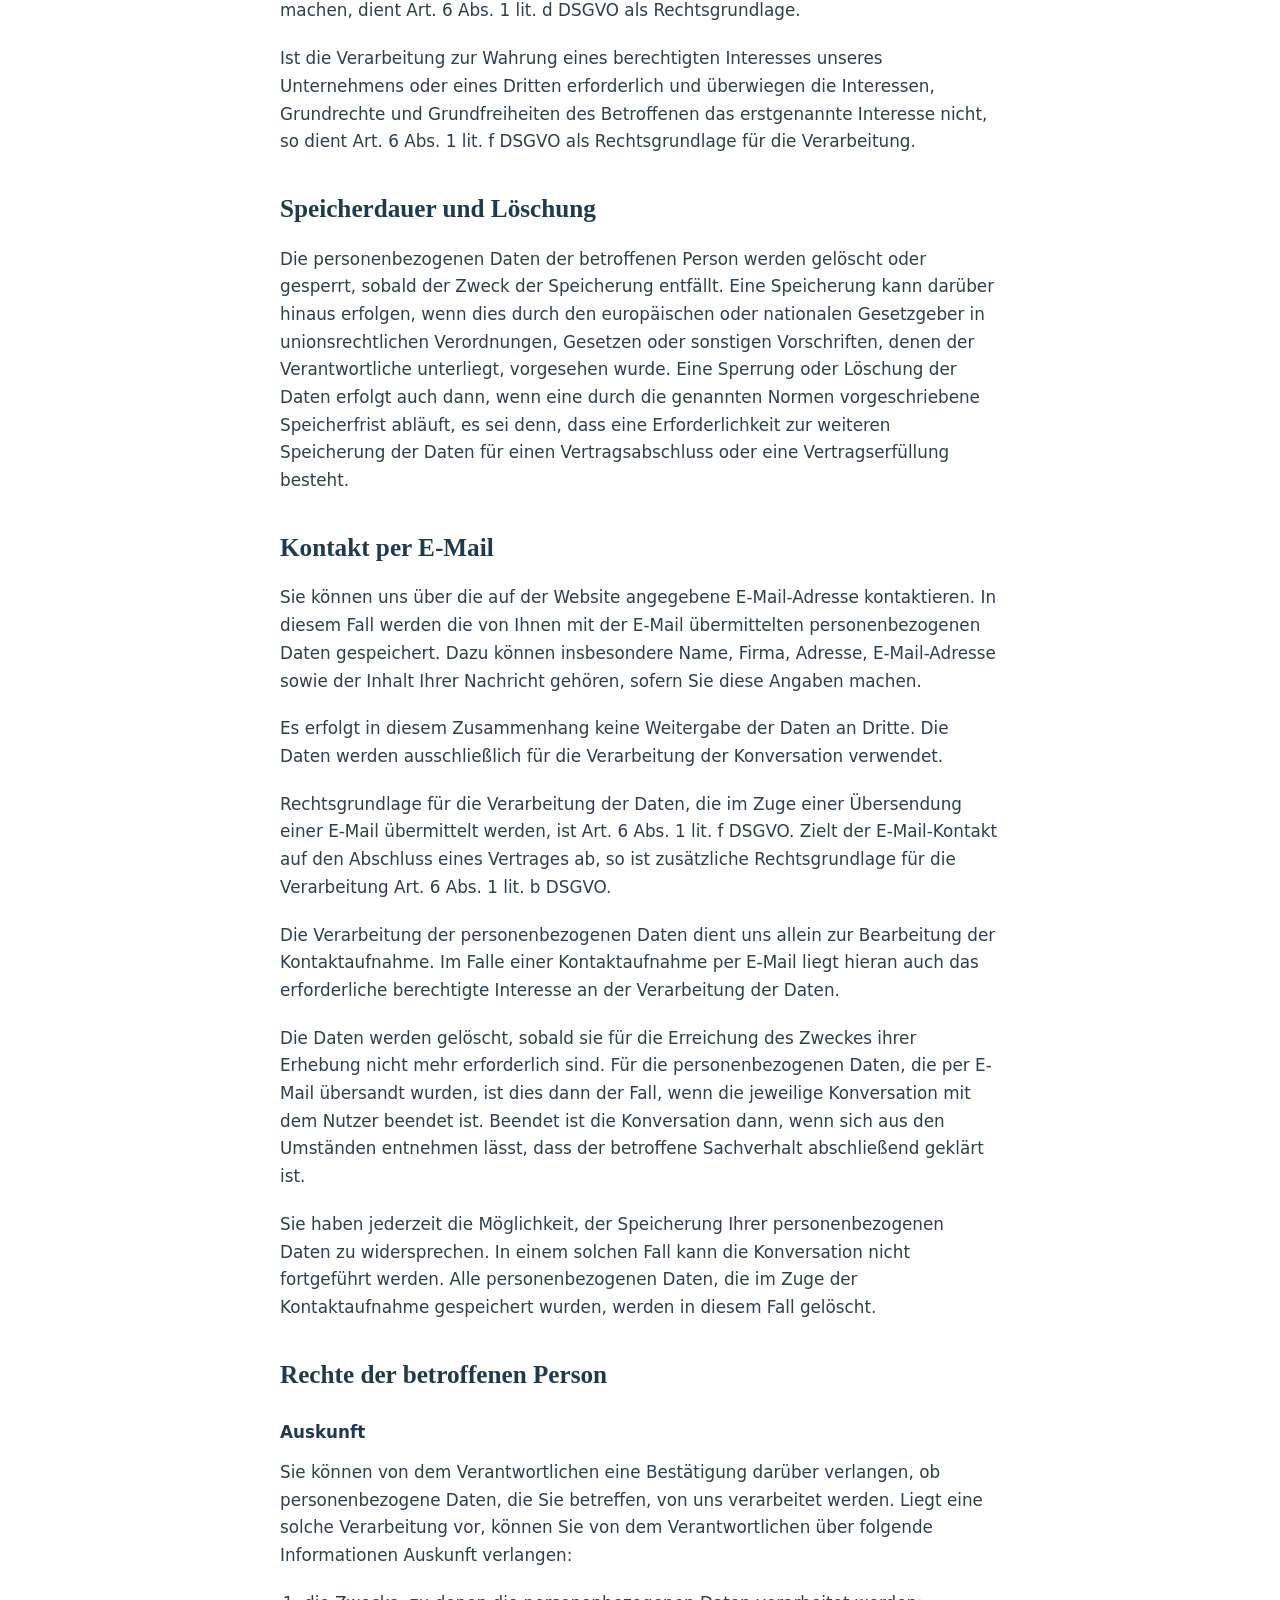
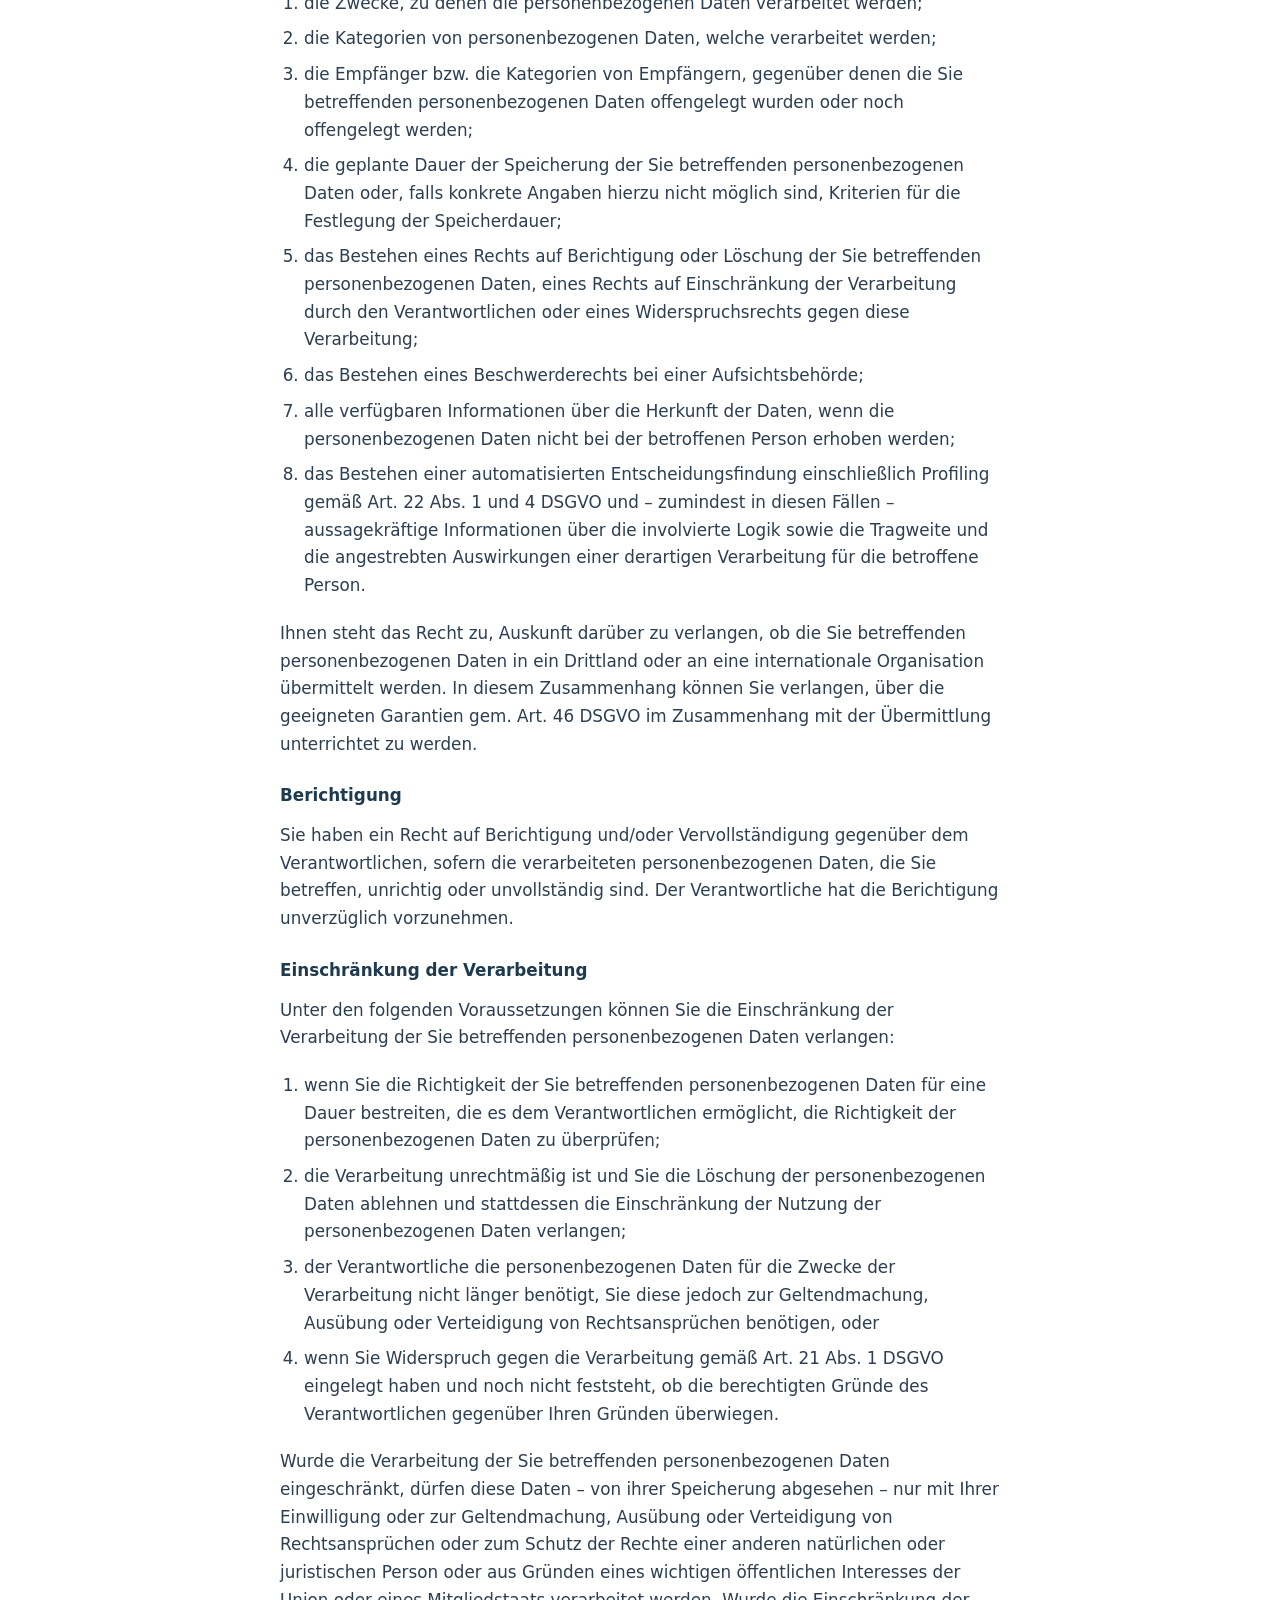
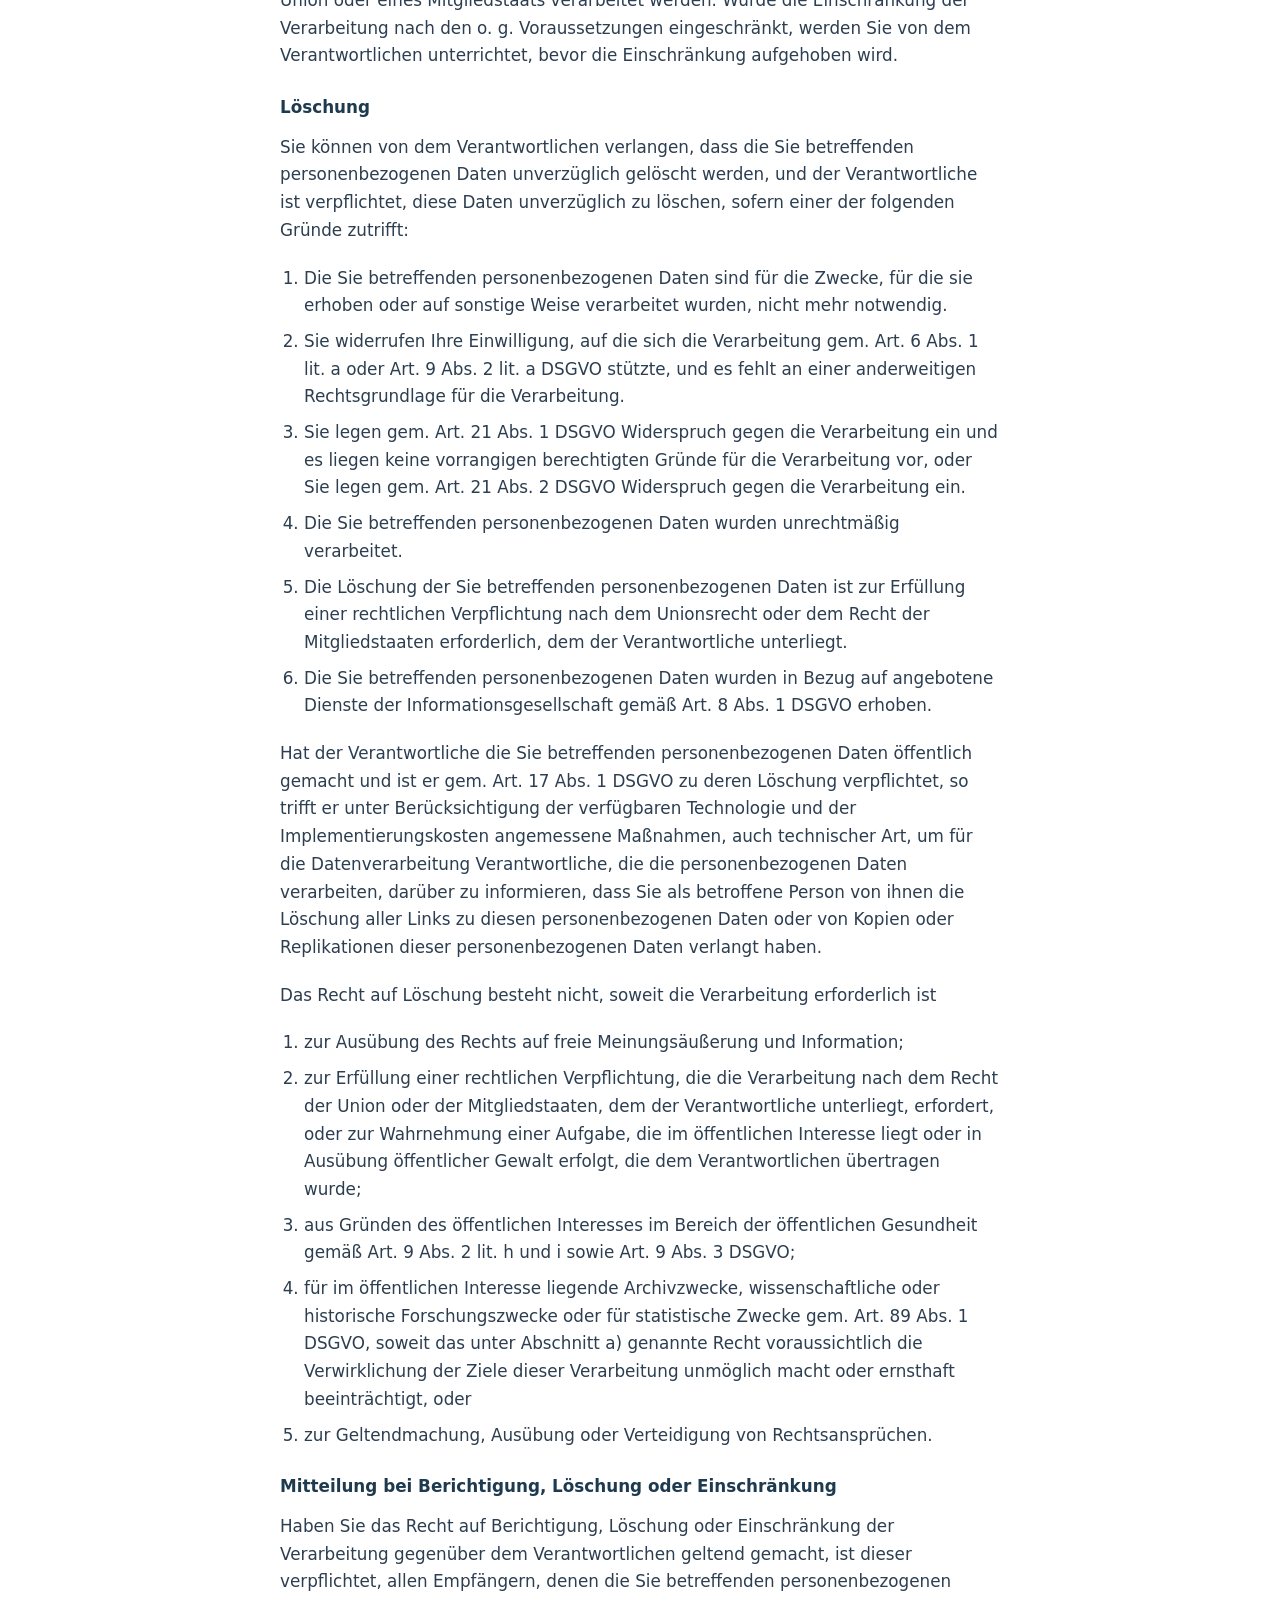
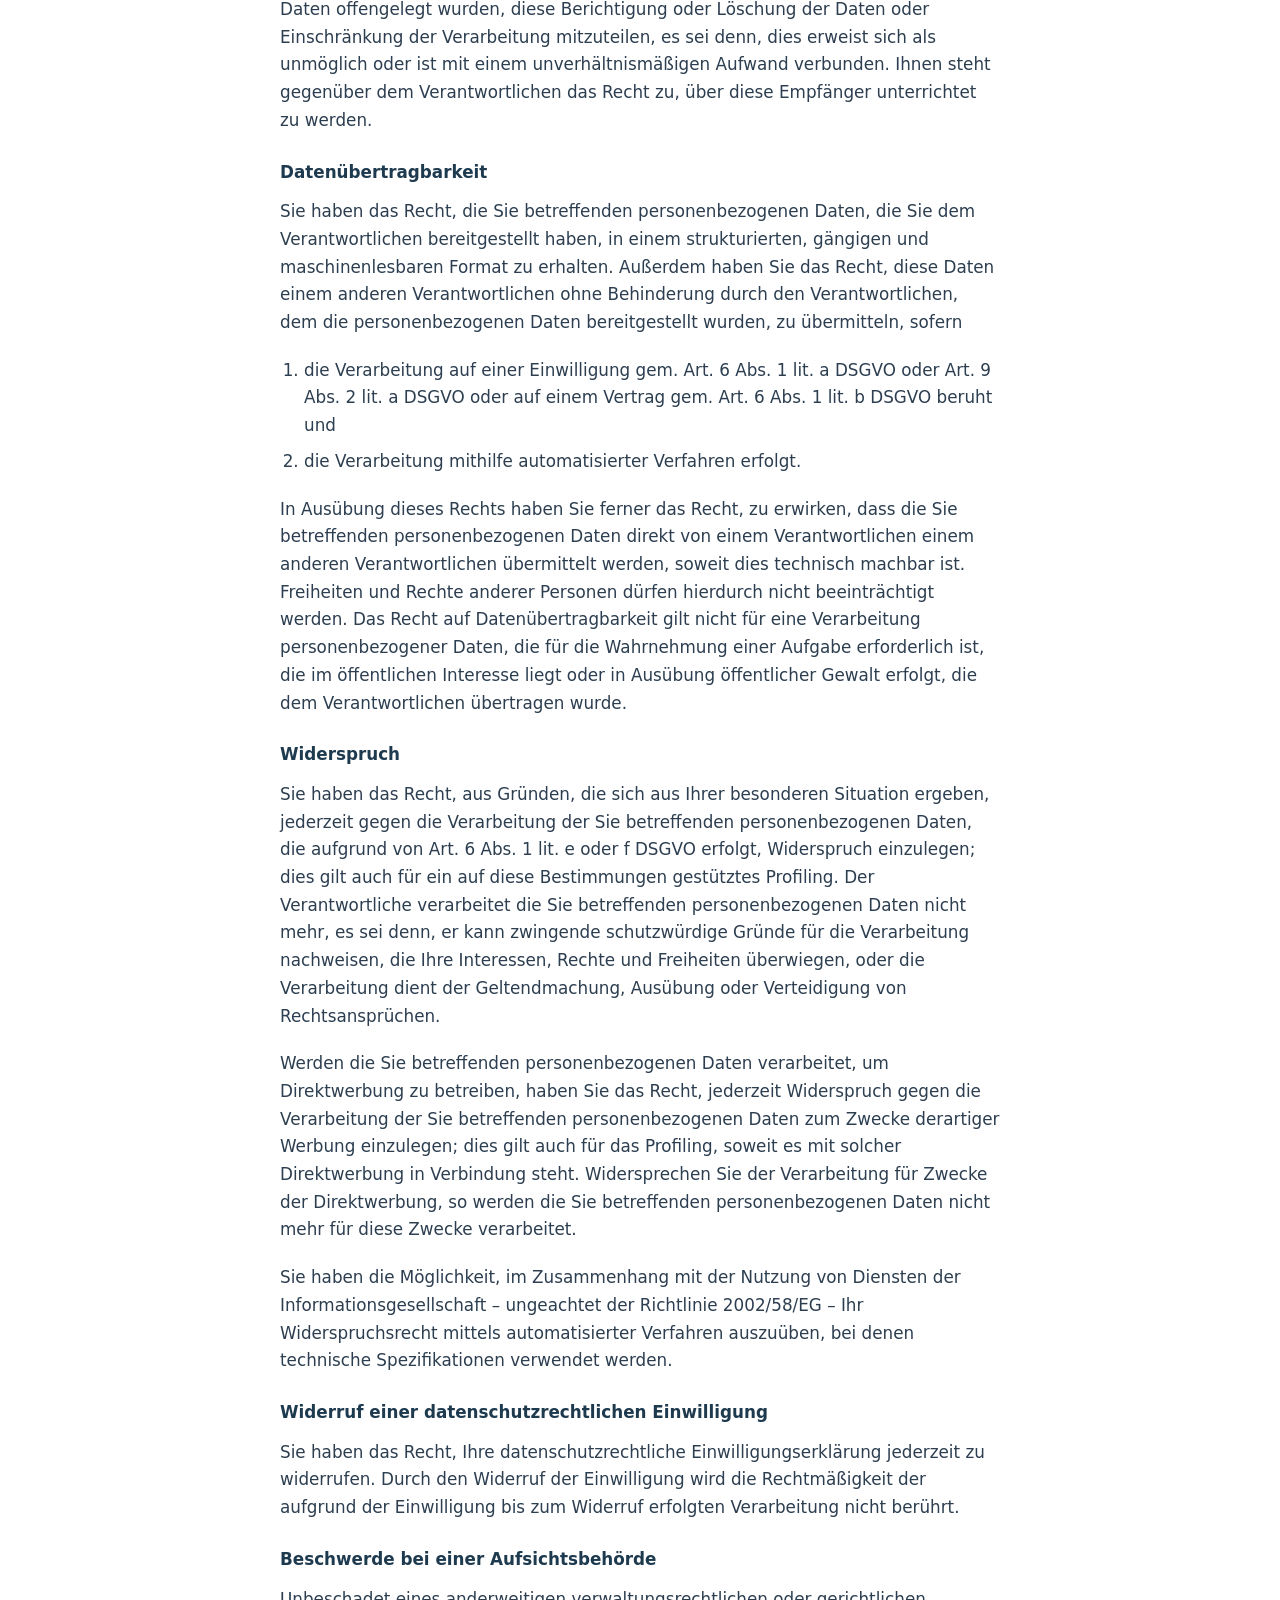
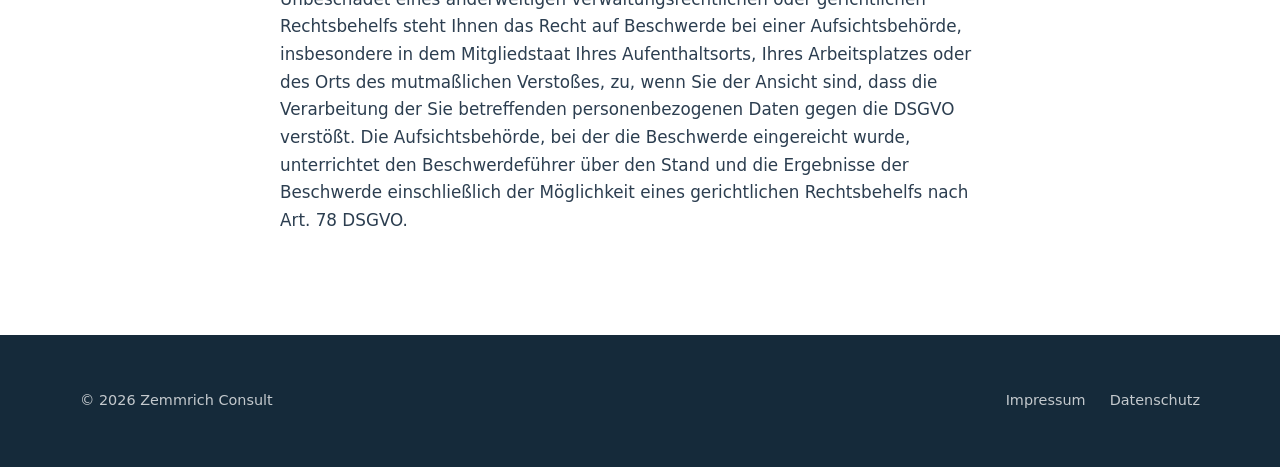
==== commit 53d647f0: "Website aktualisiert" ====
--- a/datenschutz.html
+++ b/datenschutz.html
@@ -13,6 +13,7 @@
     <div class="container header-inner">
       <a href="index.html" class="logo-link" aria-label="ZEMMRICH Consult Startseite">
         <img src="assets/zemmrich_logo_bez.jpg" alt="ZEMMRICH Consult">
+        <span class="logo-tagline">Advisory &amp; Training</span>
       </a>
       <button class="nav-toggle" aria-label="Menü öffnen" aria-expanded="false">
         <span></span><span></span><span></span>
@@ -41,7 +42,7 @@
         datenschutzrechtlicher Bestimmungen ist:
       </p>
       <p>
-        <em>Zemmrich Consult – Advisory &amp; Training</em><br>
+        <em>Zemmrich Consult</em><br>
         <em>Andi Zemmrich</em><br>
         <em>Tolkewitzer Straße 18</em><br>
         <em>01277 Dresden</em><br>
--- a/css/style.css
+++ b/css/style.css
@@ -78,7 +78,9 @@
 .logo-link {
   display: flex;
   align-items: center;
-  flex-shrink: 0;
+  gap: 0.75rem;
+  flex-shrink: 1;
+  min-width: 0;
 }
 
 .logo-link img,
@@ -87,6 +89,17 @@
   width: auto;
   max-width: 220px;
   object-fit: contain;
+  flex-shrink: 0;
+}
+
+.logo-tagline {
+  font-size: 0.72rem;
+  font-weight: 600;
+  letter-spacing: 0.08em;
+  text-transform: uppercase;
+  color: var(--color-navy);
+  line-height: 1.25;
+  white-space: nowrap;
 }
 
 .main-nav {
@@ -532,3 +545,10 @@
     pointer-events: auto;
   }
 }
+
+@media (max-width: 480px) {
+  .logo-tagline {
+    font-size: 0.62rem;
+    letter-spacing: 0.04em;
+  }
+}
